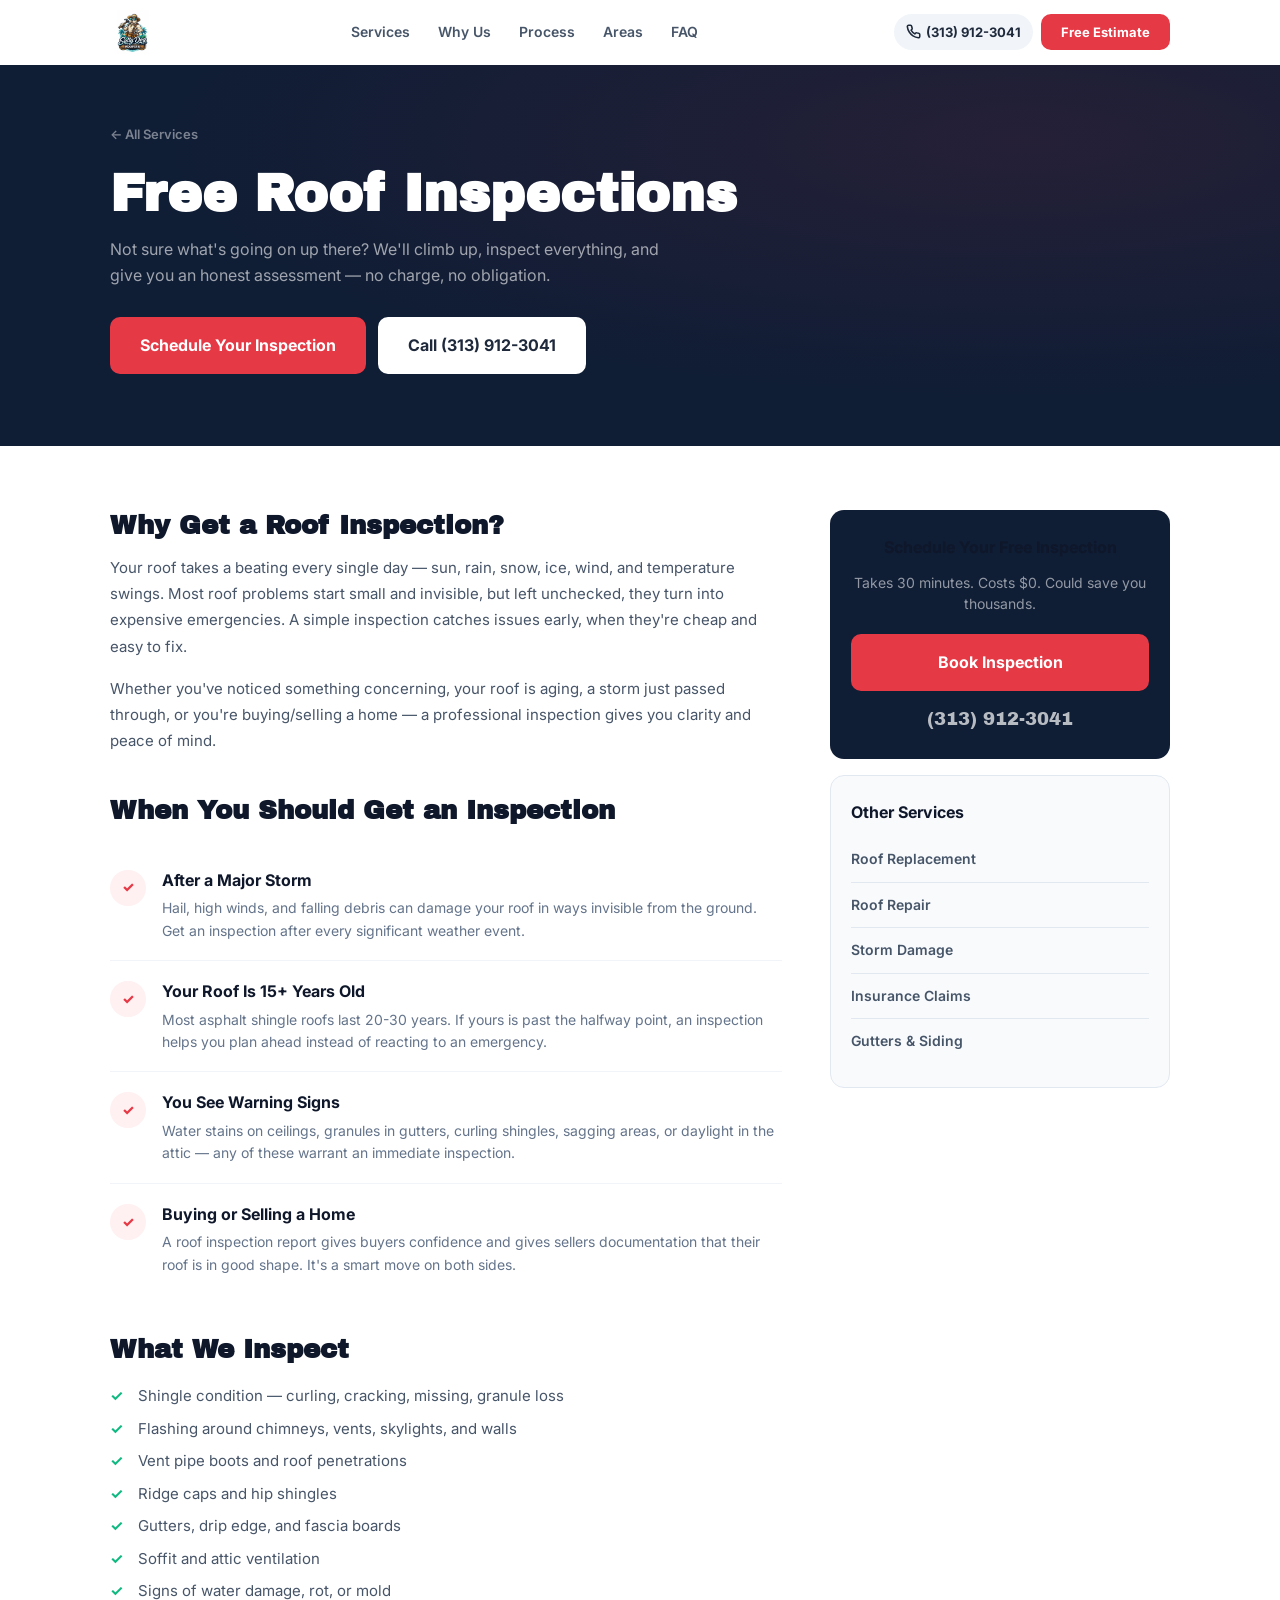
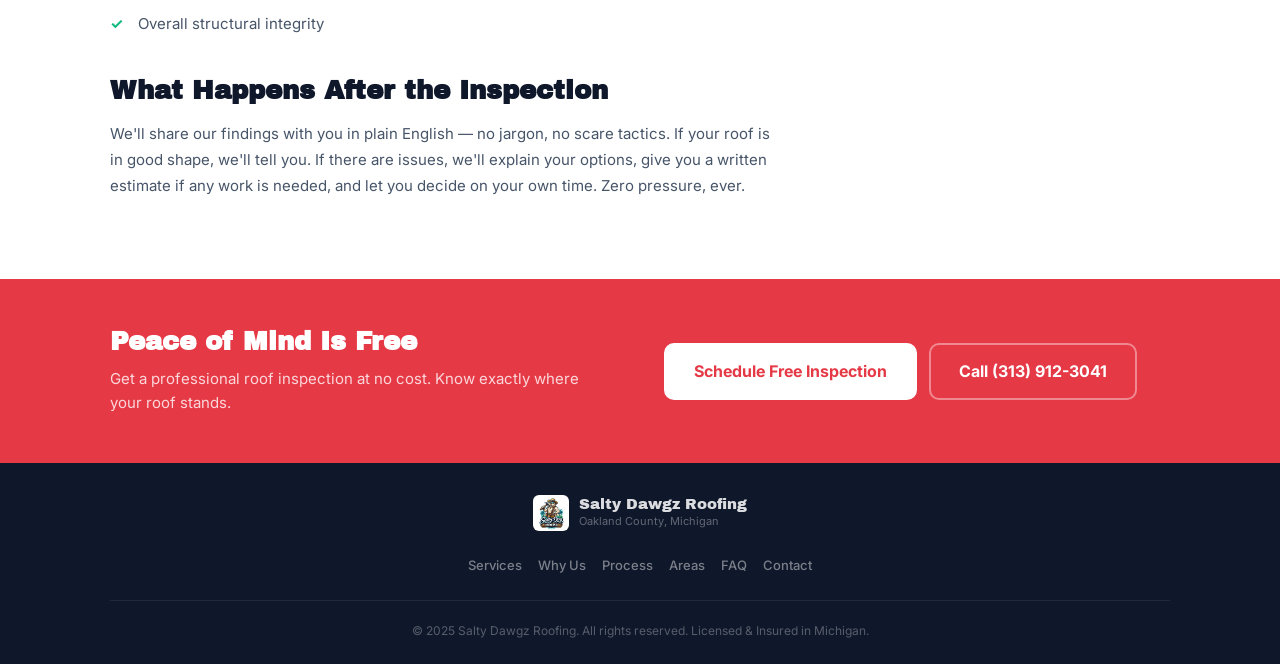
==== free-inspections/index.html @ 3b026ba3 "Add 6 service pages with clean URLs - /roof-replacement/ — full content on process, materials, warra" ====
<!DOCTYPE html>
<html lang="en">
<head>
  <meta charset="UTF-8">
  <meta name="viewport" content="width=device-width, initial-scale=1.0">
  <title>Free Roof Inspection Oakland County MI | Salty Dawgz Roofing</title>
  <meta name="description" content="Free roof inspections in Oakland County Michigan. We climb up, inspect everything, and give you an honest assessment — no charge, no obligation. Call (313) 912-3041 to schedule.">
  <meta name="robots" content="index, follow">
  <link rel="canonical" href="https://saltydawgzroofingmi.com/free-inspections/">
  <meta property="og:title" content="Free Roof Inspection Oakland County MI | Salty Dawgz Roofing">
  <meta property="og:description" content="We climb up, inspect everything, and give you an honest assessment — no charge, no obligation. Schedule your free roof inspection today.">
  <meta property="og:type" content="website">
  <meta property="og:url" content="https://saltydawgzroofingmi.com/free-inspections/">
  <meta property="og:image" content="https://saltydawgzroofingmi.com/logo.png">
  <link rel="icon" type="image/png" sizes="32x32" href="../favicon-32x32.png">
  <link rel="icon" type="image/png" sizes="16x16" href="../favicon-16x16.png">
  <link rel="apple-touch-icon" sizes="180x180" href="../apple-touch-icon.png">
  <script type="application/ld+json">
  {"@context":"https://schema.org","@type":"Service","serviceType":"Free Roof Inspection","provider":{"@type":"RoofingContractor","name":"Salty Dawgz Roofing","url":"https://saltydawgzroofingmi.com","telephone":"+13139123041","areaServed":"Oakland County, MI"},"areaServed":{"@type":"AdministrativeArea","name":"Oakland County, Michigan"},"description":"Complimentary residential roof inspections in Oakland County Michigan. Thorough assessment with photo documentation and honest recommendations.","offers":{"@type":"Offer","price":"0","priceCurrency":"USD"}}
  </script>
  <link rel="preconnect" href="https://fonts.googleapis.com">
  <link rel="preconnect" href="https://fonts.gstatic.com" crossorigin>
  <link href="https://fonts.googleapis.com/css2?family=Inter:wght@400;500;600;700;800;900&family=Archivo+Black&display=swap" rel="stylesheet">
  <link rel="stylesheet" href="../styles.css">
</head>
<body>

  <div class="sticky-cta" id="stickyCta"><a href="tel:+13139123041" class="sticky-cta__call"><svg width="18" height="18" viewBox="0 0 24 24" fill="none" stroke="currentColor" stroke-width="2.5" stroke-linecap="round" stroke-linejoin="round"><path d="M22 16.92v3a2 2 0 01-2.18 2 19.79 19.79 0 01-8.63-3.07 19.5 19.5 0 01-6-6 19.79 19.79 0 01-3.07-8.67A2 2 0 014.11 2h3a2 2 0 012 1.72c.127.96.361 1.903.7 2.81a2 2 0 01-.45 2.11L8.09 9.91a16 16 0 006 6l1.27-1.27a2 2 0 012.11-.45c.907.339 1.85.573 2.81.7A2 2 0 0122 16.92z"/></svg>Call Now</a><a href="../#contact" class="sticky-cta__quote">Schedule Inspection</a></div>

  <header class="header" id="header"><div class="container"><div class="header__inner"><a href="../" class="header__brand"><img src="../logo.png" alt="Salty Dawgz Roofing" class="header__logo-img" width="44" height="44"></a><nav class="header__nav"><a href="../#services">Services</a><a href="../#why">Why Us</a><a href="../#process">Process</a><a href="../#areas">Areas</a><a href="../#faq">FAQ</a></nav><div class="header__actions"><a href="tel:+13139123041" class="header__phone"><svg width="15" height="15" viewBox="0 0 24 24" fill="none" stroke="currentColor" stroke-width="2.5" stroke-linecap="round" stroke-linejoin="round"><path d="M22 16.92v3a2 2 0 01-2.18 2 19.79 19.79 0 01-8.63-3.07 19.5 19.5 0 01-6-6 19.79 19.79 0 01-3.07-8.67A2 2 0 014.11 2h3a2 2 0 012 1.72c.127.96.361 1.903.7 2.81a2 2 0 01-.45 2.11L8.09 9.91a16 16 0 006 6l1.27-1.27a2 2 0 012.11-.45c.907.339 1.85.573 2.81.7A2 2 0 0122 16.92z"/></svg><span>(313) 912-3041</span></a><a href="../#contact" class="btn btn--primary btn--sm header__cta">Free Estimate</a><button class="hamburger" id="hamburger" aria-label="Open menu"><span></span><span></span><span></span></button></div></div></div><div class="mobile-menu" id="mobileMenu"><nav class="mobile-menu__nav"><a href="../#services">Services</a><a href="../#why">Why Us</a><a href="../#process">Process</a><a href="../#areas">Areas</a><a href="../#faq">FAQ</a><a href="../#contact" class="btn btn--primary btn--lg btn--full">Get Free Estimate</a></nav></div></header>

  <section class="svc-hero">
    <div class="container">
      <a href="../" class="svc-hero__back">&larr; All Services</a>
      <h1 class="svc-hero__title">Free Roof Inspections</h1>
      <p class="svc-hero__subtitle">Not sure what's going on up there? We'll climb up, inspect everything, and give you an honest assessment — no charge, no obligation.</p>
      <div class="svc-hero__ctas">
        <a href="../#contact" class="btn btn--primary btn--lg">Schedule Your Inspection</a>
        <a href="tel:+13139123041" class="btn btn--white btn--lg">Call (313) 912-3041</a>
      </div>
    </div>
  </section>

  <section class="svc-content">
    <div class="container">
      <div class="svc-content__grid">
        <div class="svc-content__main">
          <h2>Why Get a Roof Inspection?</h2>
          <p>Your roof takes a beating every single day — sun, rain, snow, ice, wind, and temperature swings. Most roof problems start small and invisible, but left unchecked, they turn into expensive emergencies. A simple inspection catches issues early, when they're cheap and easy to fix.</p>
          <p>Whether you've noticed something concerning, your roof is aging, a storm just passed through, or you're buying/selling a home — a professional inspection gives you clarity and peace of mind.</p>

          <h2>When You Should Get an Inspection</h2>
          <div class="svc-steps">
            <div class="svc-step">
              <div class="svc-step__num">&#10003;</div>
              <div>
                <h3>After a Major Storm</h3>
                <p>Hail, high winds, and falling debris can damage your roof in ways invisible from the ground. Get an inspection after every significant weather event.</p>
              </div>
            </div>
            <div class="svc-step">
              <div class="svc-step__num">&#10003;</div>
              <div>
                <h3>Your Roof Is 15+ Years Old</h3>
                <p>Most asphalt shingle roofs last 20-30 years. If yours is past the halfway point, an inspection helps you plan ahead instead of reacting to an emergency.</p>
              </div>
            </div>
            <div class="svc-step">
              <div class="svc-step__num">&#10003;</div>
              <div>
                <h3>You See Warning Signs</h3>
                <p>Water stains on ceilings, granules in gutters, curling shingles, sagging areas, or daylight in the attic — any of these warrant an immediate inspection.</p>
              </div>
            </div>
            <div class="svc-step">
              <div class="svc-step__num">&#10003;</div>
              <div>
                <h3>Buying or Selling a Home</h3>
                <p>A roof inspection report gives buyers confidence and gives sellers documentation that their roof is in good shape. It's a smart move on both sides.</p>
              </div>
            </div>
          </div>

          <h2>What We Inspect</h2>
          <ul class="svc-checklist">
            <li>Shingle condition — curling, cracking, missing, granule loss</li>
            <li>Flashing around chimneys, vents, skylights, and walls</li>
            <li>Vent pipe boots and roof penetrations</li>
            <li>Ridge caps and hip shingles</li>
            <li>Gutters, drip edge, and fascia boards</li>
            <li>Soffit and attic ventilation</li>
            <li>Signs of water damage, rot, or mold</li>
            <li>Overall structural integrity</li>
          </ul>

          <h2>What Happens After the Inspection</h2>
          <p>We'll share our findings with you in plain English — no jargon, no scare tactics. If your roof is in good shape, we'll tell you. If there are issues, we'll explain your options, give you a written estimate if any work is needed, and let you decide on your own time. Zero pressure, ever.</p>
        </div>

        <aside class="svc-content__sidebar">
          <div class="svc-sidebar-card svc-sidebar-card--cta">
            <h3>Schedule Your Free Inspection</h3>
            <p>Takes 30 minutes. Costs $0. Could save you thousands.</p>
            <a href="../#contact" class="btn btn--primary btn--lg btn--full">Book Inspection</a>
            <a href="tel:+13139123041" class="svc-sidebar-phone">(313) 912-3041</a>
          </div>
          <div class="svc-sidebar-card">
            <h3>Other Services</h3>
            <ul class="svc-sidebar-links">
              <li><a href="../roof-replacement/">Roof Replacement</a></li>
              <li><a href="../roof-repair/">Roof Repair</a></li>
              <li><a href="../storm-damage/">Storm Damage</a></li>
              <li><a href="../insurance-claims/">Insurance Claims</a></li>
              <li><a href="../gutters-siding/">Gutters &amp; Siding</a></li>
            </ul>
          </div>
        </aside>
      </div>
    </div>
  </section>

  <section class="cta-banner"><div class="container"><div class="cta-banner__inner"><div><h2>Peace of Mind Is Free</h2><p>Get a professional roof inspection at no cost. Know exactly where your roof stands.</p></div><div class="cta-banner__actions"><a href="../#contact" class="btn btn--primary btn--lg">Schedule Free Inspection</a><a href="tel:+13139123041" class="btn btn--white btn--lg">Call (313) 912-3041</a></div></div></div></section>

  <footer class="footer"><div class="container"><div class="footer__top"><div class="footer__brand"><img src="../logo.png" alt="Salty Dawgz Roofing" class="footer__logo-img" width="36" height="36"><div><span class="footer__name">Salty Dawgz Roofing</span><span class="footer__sub">Oakland County, Michigan</span></div></div><div class="footer__links"><a href="../#services">Services</a><a href="../#why">Why Us</a><a href="../#process">Process</a><a href="../#areas">Areas</a><a href="../#faq">FAQ</a><a href="../#contact">Contact</a></div></div><div class="footer__bottom"><p>&copy; 2025 Salty Dawgz Roofing. All rights reserved. Licensed &amp; Insured in Michigan.</p></div></div></footer>

  <script>const stickyCta=document.getElementById('stickyCta'),header=document.getElementById('header');window.addEventListener('scroll',()=>{stickyCta.classList.toggle('sticky-cta--visible',window.scrollY>400);header.classList.toggle('header--scrolled',window.scrollY>20)});const hamburger=document.getElementById('hamburger'),mobileMenu=document.getElementById('mobileMenu');hamburger.addEventListener('click',()=>{hamburger.classList.toggle('is-active');mobileMenu.classList.toggle('is-open');document.body.classList.toggle('menu-open')});mobileMenu.querySelectorAll('a').forEach(l=>l.addEventListener('click',()=>{hamburger.classList.remove('is-active');mobileMenu.classList.remove('is-open');document.body.classList.remove('menu-open')}));</script>
</body>
</html>
---- styles.css ----
/* =============================================
   SALTY DAWGZ ROOFING — Mobile-First Styles
   ============================================= */

*, *::before, *::after {
  box-sizing: border-box;
  margin: 0;
  padding: 0;
}

:root {
  /* Brand */
  --brand: #E63946;
  --brand-dark: #C1121F;
  --brand-light: #FFF0F1;
  --navy: #1D3557;
  --navy-dark: #0F1D35;
  --navy-light: #274773;

  /* Neutrals */
  --white: #FFFFFF;
  --gray-50: #F8FAFC;
  --gray-100: #F1F5F9;
  --gray-200: #E2E8F0;
  --gray-300: #CBD5E1;
  --gray-400: #94A3B8;
  --gray-500: #64748B;
  --gray-600: #475569;
  --gray-700: #334155;
  --gray-800: #1E293B;
  --gray-900: #0F172A;

  /* Accents */
  --green: #10B981;
  --amber: #F59E0B;

  /* Spacing & Radius */
  --radius: 10px;
  --radius-lg: 14px;
  --radius-xl: 20px;
}

html {
  scroll-behavior: smooth;
  -webkit-text-size-adjust: 100%;
}

body {
  font-family: 'Inter', -apple-system, BlinkMacSystemFont, 'Segoe UI', sans-serif;
  color: var(--gray-800);
  background: var(--white);
  line-height: 1.6;
  -webkit-font-smoothing: antialiased;
  overflow-x: hidden;
}

body.menu-open {
  overflow: hidden;
}

a {
  color: var(--brand);
  text-decoration: none;
  transition: color 0.2s;
}
a:hover { color: var(--brand-dark); }

img { max-width: 100%; height: auto; }

.container {
  width: 100%;
  max-width: 1140px;
  margin: 0 auto;
  padding: 0 20px;
}

/* =============================================
   BUTTONS
   ============================================= */
.btn {
  display: inline-flex;
  align-items: center;
  justify-content: center;
  gap: 8px;
  font-family: inherit;
  font-weight: 700;
  font-size: 15px;
  padding: 12px 24px;
  border: 2px solid transparent;
  border-radius: var(--radius);
  cursor: pointer;
  transition: all 0.25s ease;
  text-align: center;
  line-height: 1.3;
  white-space: nowrap;
}

.btn--primary {
  background: var(--brand);
  color: var(--white);
  border-color: var(--brand);
}
.btn--primary:hover {
  background: var(--brand-dark);
  border-color: var(--brand-dark);
  color: var(--white);
  transform: translateY(-1px);
  box-shadow: 0 6px 20px rgba(230,57,70,0.35);
}

.btn--white {
  background: var(--white);
  color: var(--gray-800);
  border-color: var(--white);
}
.btn--white:hover {
  background: var(--gray-100);
  border-color: var(--gray-100);
  color: var(--gray-900);
}

.btn--outline {
  background: transparent;
  color: var(--gray-700);
  border-color: var(--gray-300);
}
.btn--outline:hover {
  border-color: var(--brand);
  color: var(--brand);
}

.btn--sm { padding: 8px 18px; font-size: 13px; }
.btn--lg { padding: 16px 28px; font-size: 16px; }
.btn--full { width: 100%; }

.btn--success {
  background: var(--green) !important;
  border-color: var(--green) !important;
}

/* =============================================
   STICKY CTA (MOBILE)
   ============================================= */
.sticky-cta {
  position: fixed;
  bottom: 0;
  left: 0;
  right: 0;
  z-index: 999;
  display: flex;
  gap: 8px;
  background: var(--navy-dark);
  padding: 12px 16px;
  padding-bottom: max(12px, env(safe-area-inset-bottom));
  transform: translateY(100%);
  transition: transform 0.3s ease;
  box-shadow: 0 -4px 24px rgba(0,0,0,0.25);
}

.sticky-cta--visible {
  transform: translateY(0);
}

.sticky-cta a {
  flex: 1;
  display: flex;
  align-items: center;
  justify-content: center;
  gap: 8px;
  padding: 14px 16px;
  border-radius: var(--radius);
  font-weight: 700;
  font-size: 15px;
  text-align: center;
}

.sticky-cta__call {
  background: var(--brand);
  color: var(--white) !important;
}
.sticky-cta__call:hover { background: var(--brand-dark); color: var(--white) !important; }

.sticky-cta__quote {
  background: var(--white);
  color: var(--gray-900) !important;
}
.sticky-cta__quote:hover { background: var(--gray-100); color: var(--gray-900) !important; }

/* =============================================
   HEADER
   ============================================= */
.header {
  position: sticky;
  top: 0;
  z-index: 500;
  background: rgba(255,255,255,0.97);
  backdrop-filter: blur(12px);
  -webkit-backdrop-filter: blur(12px);
  border-bottom: 1px solid transparent;
  transition: border-color 0.3s, box-shadow 0.3s;
}

.header--scrolled {
  border-bottom-color: var(--gray-200);
  box-shadow: 0 1px 8px rgba(0,0,0,0.06);
}

.header__inner {
  display: flex;
  align-items: center;
  justify-content: space-between;
  padding: 10px 0;
  gap: 12px;
}

.header__brand {
  display: flex;
  align-items: center;
  gap: 10px;
  text-decoration: none;
  flex-shrink: 0;
}

.header__logo-img {
  width: 44px;
  height: 44px;
  object-fit: contain;
  border-radius: 6px;
}

.header__name {
  font-family: 'Archivo Black', 'Inter', sans-serif;
  font-size: 17px;
  color: var(--navy);
  display: block;
  line-height: 1.1;
  letter-spacing: -0.01em;
}

.header__tagline {
  font-size: 11px;
  font-weight: 600;
  color: var(--brand);
  text-transform: uppercase;
  letter-spacing: 0.08em;
}

.header__nav {
  display: none;
  gap: 28px;
}

.header__nav a {
  font-size: 14px;
  font-weight: 600;
  color: var(--gray-600);
  transition: color 0.2s;
}
.header__nav a:hover { color: var(--brand); }

.header__actions {
  display: flex;
  align-items: center;
  gap: 8px;
}

.header__phone {
  display: flex;
  align-items: center;
  gap: 5px;
  font-size: 13px;
  font-weight: 700;
  color: var(--gray-800) !important;
  padding: 8px 12px;
  border-radius: 100px;
  background: var(--gray-100);
  transition: background 0.2s;
}
.header__phone:hover { background: var(--gray-200); }
.header__phone span { display: none; }

.header__cta {
  display: none;
}

/* Hamburger */
.hamburger {
  display: flex;
  flex-direction: column;
  justify-content: center;
  gap: 5px;
  width: 36px;
  height: 36px;
  background: none;
  border: none;
  cursor: pointer;
  padding: 6px;
}

.hamburger span {
  display: block;
  width: 100%;
  height: 2.5px;
  background: var(--gray-700);
  border-radius: 2px;
  transition: all 0.3s ease;
  transform-origin: center;
}

.hamburger.is-active span:nth-child(1) {
  transform: translateY(7.5px) rotate(45deg);
}
.hamburger.is-active span:nth-child(2) {
  opacity: 0;
}
.hamburger.is-active span:nth-child(3) {
  transform: translateY(-7.5px) rotate(-45deg);
}

/* Mobile Menu */
.mobile-menu {
  position: fixed;
  top: 0;
  left: 0;
  right: 0;
  bottom: 0;
  z-index: 499;
  background: var(--white);
  padding-top: 72px;
  transform: translateX(100%);
  transition: transform 0.35s cubic-bezier(0.4, 0, 0.2, 1);
}

.mobile-menu.is-open {
  transform: translateX(0);
}

.mobile-menu__nav {
  display: flex;
  flex-direction: column;
  padding: 24px 24px;
  gap: 4px;
}

.mobile-menu__nav a {
  font-size: 18px;
  font-weight: 600;
  color: var(--gray-800);
  padding: 14px 0;
  border-bottom: 1px solid var(--gray-100);
}

.mobile-menu__nav a:last-child {
  border-bottom: none;
  margin-top: 16px;
}

/* =============================================
   HERO
   ============================================= */
.hero {
  position: relative;
  background: var(--navy-dark);
  padding: 52px 0 60px;
  overflow: hidden;
}

.hero__overlay {
  position: absolute;
  inset: 0;
  background:
    radial-gradient(ellipse at 80% 20%, rgba(230,57,70,0.12) 0%, transparent 60%),
    radial-gradient(ellipse at 20% 80%, rgba(29,53,87,0.3) 0%, transparent 60%);
  pointer-events: none;
}

.hero__content {
  position: relative;
  z-index: 1;
}

.hero__badge {
  display: inline-flex;
  align-items: center;
  gap: 8px;
  background: rgba(255,255,255,0.08);
  color: rgba(255,255,255,0.8);
  font-size: 12px;
  font-weight: 600;
  padding: 7px 14px;
  border-radius: 100px;
  border: 1px solid rgba(255,255,255,0.1);
  margin-bottom: 20px;
}

.hero__title {
  font-family: 'Archivo Black', 'Inter', sans-serif;
  font-size: 34px;
  font-weight: 900;
  color: var(--white);
  line-height: 1.1;
  margin-bottom: 16px;
  letter-spacing: -0.02em;
}

.highlight {
  color: var(--brand);
}

.hero__subtitle {
  font-size: 16px;
  color: rgba(255,255,255,0.65);
  line-height: 1.65;
  margin-bottom: 28px;
  max-width: 520px;
}

.hero__ctas {
  display: flex;
  flex-direction: column;
  gap: 12px;
  margin-bottom: 32px;
}

.hero__trust {
  display: flex;
  flex-wrap: wrap;
  gap: 14px;
}

.hero__trust-item {
  display: flex;
  align-items: center;
  gap: 6px;
  font-size: 13px;
  font-weight: 500;
  color: rgba(255,255,255,0.6);
}

/* =============================================
   TRUST BAR
   ============================================= */
.trust-bar {
  background: var(--white);
  border-bottom: 1px solid var(--gray-200);
  padding: 0;
}

.trust-bar__inner {
  display: grid;
  grid-template-columns: repeat(4, 1fr);
  text-align: center;
}

.trust-bar__item {
  padding: 20px 8px;
}

.trust-bar__number {
  display: block;
  font-family: 'Archivo Black', sans-serif;
  font-size: 22px;
  color: var(--navy);
  line-height: 1.2;
}

.trust-bar__label {
  font-size: 10px;
  font-weight: 600;
  color: var(--gray-400);
  text-transform: uppercase;
  letter-spacing: 0.05em;
  display: block;
  margin-top: 2px;
}

.trust-bar__divider {
  display: none;
}

/* =============================================
   SECTION COMMON
   ============================================= */
section {
  padding: 56px 0;
}

.section__eyebrow {
  display: block;
  text-align: center;
  font-size: 12px;
  font-weight: 700;
  color: var(--brand);
  text-transform: uppercase;
  letter-spacing: 0.1em;
  margin-bottom: 8px;
}

.section__eyebrow--light {
  color: var(--brand);
  opacity: 0.8;
}

.section__title {
  font-family: 'Archivo Black', 'Inter', sans-serif;
  font-size: 26px;
  font-weight: 900;
  text-align: center;
  line-height: 1.15;
  margin-bottom: 12px;
  color: var(--gray-900);
  letter-spacing: -0.01em;
}

.section__subtitle {
  font-size: 15px;
  color: var(--gray-500);
  text-align: center;
  max-width: 520px;
  margin: 0 auto 40px;
  line-height: 1.6;
}

/* =============================================
   SERVICES
   ============================================= */
.services {
  background: var(--gray-50);
}

.services__grid {
  display: grid;
  gap: 12px;
}

.service-card {
  background: var(--white);
  border: 1px solid var(--gray-200);
  border-radius: var(--radius-lg);
  padding: 24px 22px;
  transition: all 0.4s ease;
  opacity: 0;
  transform: translateY(24px);
}

.service-card.is-visible {
  opacity: 1;
  transform: translateY(0);
}

.service-card:hover {
  border-color: var(--brand);
  box-shadow: 0 8px 30px rgba(230,57,70,0.08);
}

.service-card__icon {
  width: 52px;
  height: 52px;
  background: var(--brand-light);
  color: var(--brand);
  border-radius: var(--radius);
  display: flex;
  align-items: center;
  justify-content: center;
  margin-bottom: 16px;
}

.service-card h3 {
  font-size: 17px;
  font-weight: 700;
  margin-bottom: 8px;
  color: var(--gray-900);
}

.service-card p {
  font-size: 14px;
  color: var(--gray-500);
  line-height: 1.6;
  margin-bottom: 14px;
}

.service-card__link {
  font-size: 14px;
  font-weight: 700;
  color: var(--brand) !important;
  display: inline-flex;
  align-items: center;
  gap: 4px;
}
.service-card__link:hover { gap: 8px; }

/* =============================================
   WHY US
   ============================================= */
.why__grid {
  display: grid;
  gap: 12px;
}

.why__card {
  background: var(--gray-50);
  border-radius: var(--radius-lg);
  padding: 24px 22px;
  border: 1px solid var(--gray-100);
  opacity: 0;
  transform: translateY(24px);
  transition: all 0.4s ease;
}

.why__card.is-visible {
  opacity: 1;
  transform: translateY(0);
}

.why__number {
  font-family: 'Archivo Black', sans-serif;
  font-size: 28px;
  color: var(--brand);
  opacity: 0.2;
  line-height: 1;
  margin-bottom: 10px;
}

.why__card h3 {
  font-size: 17px;
  font-weight: 700;
  color: var(--gray-900);
  margin-bottom: 6px;
}

.why__card p {
  font-size: 14px;
  color: var(--gray-500);
  line-height: 1.6;
}

/* =============================================
   CTA BANNER
   ============================================= */
.cta-banner {
  background: var(--brand);
  padding: 48px 0;
}

.cta-banner__inner {
  text-align: center;
}

.cta-banner h2 {
  font-family: 'Archivo Black', sans-serif;
  font-size: 26px;
  color: var(--white);
  margin-bottom: 10px;
  line-height: 1.15;
}

.cta-banner p {
  font-size: 15px;
  color: rgba(255,255,255,0.8);
  margin-bottom: 24px;
  max-width: 480px;
  margin-left: auto;
  margin-right: auto;
  line-height: 1.6;
}

.cta-banner__actions {
  display: flex;
  flex-direction: column;
  gap: 12px;
  max-width: 360px;
  margin: 0 auto;
}

.cta-banner .btn--primary {
  background: var(--white);
  color: var(--brand);
  border-color: var(--white);
}
.cta-banner .btn--primary:hover {
  background: var(--gray-100);
  box-shadow: 0 6px 20px rgba(0,0,0,0.15);
}

.cta-banner .btn--white {
  background: transparent;
  color: var(--white);
  border-color: rgba(255,255,255,0.4);
}
.cta-banner .btn--white:hover {
  background: rgba(255,255,255,0.1);
  border-color: var(--white);
}

/* =============================================
   PROCESS
   ============================================= */
.process {
  background: var(--gray-50);
}

.process__timeline {
  display: flex;
  flex-direction: column;
  gap: 0;
  position: relative;
  padding-left: 36px;
}

.process__timeline::before {
  content: '';
  position: absolute;
  left: 15px;
  top: 24px;
  bottom: 24px;
  width: 2px;
  background: var(--gray-200);
}

.process__step {
  display: flex;
  gap: 16px;
  padding: 20px 0;
  position: relative;
  opacity: 0;
  transform: translateX(-20px);
  transition: all 0.4s ease;
}

.process__step.is-visible {
  opacity: 1;
  transform: translateX(0);
}

.process__icon {
  width: 44px;
  height: 44px;
  min-width: 44px;
  background: var(--brand);
  color: var(--white);
  border-radius: 50%;
  display: flex;
  align-items: center;
  justify-content: center;
  position: relative;
  z-index: 1;
  margin-left: -36px;
}

.process__label {
  font-size: 11px;
  font-weight: 700;
  color: var(--brand);
  text-transform: uppercase;
  letter-spacing: 0.08em;
  display: block;
  margin-bottom: 4px;
}

.process__content h3 {
  font-size: 17px;
  font-weight: 700;
  color: var(--gray-900);
  margin-bottom: 6px;
}

.process__content p {
  font-size: 14px;
  color: var(--gray-500);
  line-height: 1.6;
}

/* =============================================
   SERVICE AREAS
   ============================================= */
.areas__grid {
  display: flex;
  flex-wrap: wrap;
  justify-content: center;
  gap: 8px;
  margin-bottom: 24px;
}

.area-tag {
  font-size: 13px;
  font-weight: 500;
  padding: 8px 16px;
  background: var(--gray-50);
  border: 1px solid var(--gray-200);
  border-radius: 100px;
  color: var(--gray-600);
  transition: all 0.2s;
}

.area-tag:hover {
  border-color: var(--brand);
  color: var(--brand);
  background: var(--brand-light);
}

.areas__note {
  text-align: center;
  font-size: 14px;
  color: var(--gray-400);
}

/* =============================================
   FAQ
   ============================================= */
.faq {
  background: var(--gray-50);
}

.faq__list {
  max-width: 680px;
  margin: 0 auto;
  display: flex;
  flex-direction: column;
  gap: 8px;
}

.faq__item {
  background: var(--white);
  border: 1px solid var(--gray-200);
  border-radius: var(--radius);
  overflow: hidden;
  transition: border-color 0.2s;
}

.faq__item[open] {
  border-color: var(--brand);
}

.faq__item summary {
  padding: 18px 20px;
  padding-right: 44px;
  font-weight: 600;
  font-size: 15px;
  cursor: pointer;
  list-style: none;
  color: var(--gray-800);
  position: relative;
  line-height: 1.4;
}

.faq__item summary::-webkit-details-marker { display: none; }

.faq__item summary::after {
  content: '+';
  position: absolute;
  right: 20px;
  top: 50%;
  transform: translateY(-50%);
  font-size: 22px;
  font-weight: 300;
  color: var(--gray-400);
  transition: transform 0.2s;
}

.faq__item[open] summary::after {
  content: '\2212';
}

.faq__item p {
  padding: 0 20px 18px;
  font-size: 14px;
  color: var(--gray-500);
  line-height: 1.7;
}

/* =============================================
   CONTACT
   ============================================= */
.contact {
  background: var(--navy-dark);
  padding: 56px 0;
  padding-bottom: max(56px, calc(env(safe-area-inset-bottom) + 80px));
}

.contact__wrapper {
  display: grid;
  gap: 32px;
}

.contact__text {
  color: var(--white);
}

.contact__title {
  font-family: 'Archivo Black', sans-serif;
  font-size: 28px;
  color: var(--white);
  line-height: 1.15;
  margin-bottom: 12px;
}

.contact__subtitle {
  font-size: 15px;
  color: rgba(255,255,255,0.6);
  line-height: 1.6;
  margin-bottom: 28px;
}

.contact__perks {
  display: flex;
  flex-direction: column;
  gap: 12px;
  margin-bottom: 32px;
}

.contact__perk {
  display: flex;
  align-items: center;
  gap: 10px;
  font-size: 14px;
  color: rgba(255,255,255,0.75);
  font-weight: 500;
}

.contact__direct {
  padding: 20px;
  background: rgba(255,255,255,0.05);
  border: 1px solid rgba(255,255,255,0.08);
  border-radius: var(--radius);
}

.contact__direct p {
  font-size: 13px;
  color: rgba(255,255,255,0.45);
  margin-bottom: 6px;
}

.contact__phone-big {
  font-family: 'Archivo Black', sans-serif;
  font-size: 22px;
  color: var(--brand) !important;
}

/* Form */
.contact__form {
  background: var(--white);
  border-radius: var(--radius-xl);
  padding: 28px 22px;
  color: var(--gray-800);
}

.contact__form-title {
  font-size: 18px;
  font-weight: 700;
  text-align: center;
  margin-bottom: 24px;
  color: var(--gray-900);
}

.form-row {
  display: grid;
  grid-template-columns: 1fr 1fr;
  gap: 12px;
}

.form-group {
  margin-bottom: 14px;
}

.form-group label {
  display: block;
  font-size: 13px;
  font-weight: 600;
  color: var(--gray-700);
  margin-bottom: 5px;
}

.optional {
  font-weight: 400;
  color: var(--gray-400);
}

.form-group input,
.form-group select,
.form-group textarea {
  width: 100%;
  padding: 12px 14px;
  border: 1.5px solid var(--gray-200);
  border-radius: var(--radius);
  font-size: 15px;
  font-family: inherit;
  color: var(--gray-800);
  background: var(--gray-50);
  transition: border-color 0.2s, box-shadow 0.2s;
  -webkit-appearance: none;
}

.form-group input:focus,
.form-group select:focus,
.form-group textarea:focus {
  outline: none;
  border-color: var(--brand);
  box-shadow: 0 0 0 3px rgba(230,57,70,0.1);
  background: var(--white);
}

.form-group textarea {
  resize: vertical;
  min-height: 80px;
}

.form-disclaimer {
  text-align: center;
  font-size: 12px;
  color: var(--gray-400);
  margin-top: 12px;
}

/* =============================================
   FOOTER
   ============================================= */
.footer {
  background: var(--gray-900);
  color: rgba(255,255,255,0.5);
  padding: 32px 0 24px;
}

.footer__top {
  display: flex;
  flex-direction: column;
  align-items: center;
  gap: 24px;
  padding-bottom: 24px;
  border-bottom: 1px solid rgba(255,255,255,0.08);
  margin-bottom: 20px;
}

.footer__brand {
  display: flex;
  align-items: center;
  gap: 10px;
}

.footer__logo-img {
  width: 36px;
  height: 36px;
  object-fit: contain;
  border-radius: 6px;
}

.footer__name {
  font-family: 'Archivo Black', sans-serif;
  font-size: 15px;
  color: rgba(255,255,255,0.85);
  display: block;
  line-height: 1.2;
}

.footer__sub {
  font-size: 11px;
  color: rgba(255,255,255,0.35);
  display: block;
}

.footer__links {
  display: flex;
  flex-wrap: wrap;
  justify-content: center;
  gap: 16px;
}

.footer__links a {
  font-size: 13px;
  font-weight: 500;
  color: rgba(255,255,255,0.45) !important;
  transition: color 0.2s;
}
.footer__links a:hover {
  color: var(--white) !important;
}

.footer__bottom {
  text-align: center;
}

.footer__bottom p {
  font-size: 12px;
  color: rgba(255,255,255,0.3);
}

/* =============================================
   SCROLL ANIMATION BASE
   ============================================= */
[data-animate] {
  opacity: 0;
  transform: translateY(24px);
  transition: opacity 0.5s ease, transform 0.5s ease;
}

[data-animate].is-visible {
  opacity: 1;
  transform: translateY(0);
}

/* =============================================
   RESPONSIVE — TABLET (640px+)
   ============================================= */
@media (min-width: 640px) {
  .hero__title {
    font-size: 44px;
  }

  .hero__ctas {
    flex-direction: row;
  }

  .section__title {
    font-size: 32px;
  }

  .services__grid {
    grid-template-columns: 1fr 1fr;
  }

  .why__grid {
    grid-template-columns: 1fr 1fr;
  }

  .cta-banner__actions {
    flex-direction: row;
    max-width: 500px;
  }

  .trust-bar__number {
    font-size: 26px;
  }

  .trust-bar__label {
    font-size: 11px;
  }

  .contact__wrapper {
    grid-template-columns: 1fr 1fr;
    align-items: start;
  }

  .contact__title {
    font-size: 32px;
  }
}

/* =============================================
   RESPONSIVE — DESKTOP (960px+)
   ============================================= */
@media (min-width: 960px) {
  .container {
    padding: 0 40px;
  }

  section {
    padding: 80px 0;
  }

  .hero {
    padding: 80px 0 88px;
  }

  .hero__title {
    font-size: 56px;
  }

  .hero__subtitle {
    font-size: 18px;
  }

  .section__title {
    font-size: 38px;
  }

  /* Show desktop nav, hide hamburger */
  .header__nav {
    display: flex;
  }

  .hamburger {
    display: none;
  }

  .header__phone span {
    display: inline;
  }

  .header__cta {
    display: inline-flex;
  }

  .services__grid {
    grid-template-columns: 1fr 1fr 1fr;
  }

  .why__grid {
    grid-template-columns: 1fr 1fr 1fr;
  }

  .process__timeline {
    padding-left: 0;
    flex-direction: row;
    gap: 0;
    justify-content: space-between;
  }

  .process__timeline::before {
    left: 22px;
    right: 22px;
    top: 22px;
    bottom: auto;
    width: auto;
    height: 2px;
  }

  .process__step {
    flex-direction: column;
    align-items: center;
    text-align: center;
    flex: 1;
    padding: 0 16px;
    transform: translateY(20px);
  }

  .process__step.is-visible {
    transform: translateY(0);
  }

  .process__icon {
    margin-left: 0;
    margin-bottom: 16px;
  }

  .trust-bar__inner {
    gap: 20px;
  }

  .trust-bar__number {
    font-size: 30px;
  }

  .trust-bar__label {
    font-size: 12px;
  }

  .cta-banner__inner {
    display: flex;
    align-items: center;
    text-align: left;
    gap: 40px;
  }

  .cta-banner p {
    margin-left: 0;
    margin-right: 0;
    margin-bottom: 0;
  }

  .cta-banner__actions {
    flex-direction: row;
    flex-shrink: 0;
  }

  .contact {
    padding-bottom: 80px;
  }

  .sticky-cta {
    display: none;
  }
}

/* =============================================
   LARGE DESKTOP (1200px+)
   ============================================= */
@media (min-width: 1200px) {
  .hero__title {
    font-size: 62px;
  }
}

/* =============================================
   SERVICE PAGES
   ============================================= */

/* Service Hero */
.svc-hero {
  background: var(--navy-dark);
  padding: 40px 0 52px;
  position: relative;
  overflow: hidden;
}

.svc-hero::after {
  content: '';
  position: absolute;
  inset: 0;
  background: radial-gradient(ellipse at 80% 20%, rgba(230,57,70,0.1) 0%, transparent 60%);
  pointer-events: none;
}

.svc-hero .container {
  position: relative;
  z-index: 1;
}

.svc-hero__back {
  display: inline-flex;
  align-items: center;
  gap: 4px;
  font-size: 13px;
  font-weight: 600;
  color: rgba(255,255,255,0.45) !important;
  margin-bottom: 20px;
  transition: color 0.2s;
}

.svc-hero__back:hover {
  color: rgba(255,255,255,0.8) !important;
}

.svc-hero__title {
  font-family: 'Archivo Black', sans-serif;
  font-size: 34px;
  color: var(--white);
  line-height: 1.1;
  margin-bottom: 14px;
}

.svc-hero__subtitle {
  font-size: 16px;
  color: rgba(255,255,255,0.6);
  line-height: 1.65;
  max-width: 560px;
  margin-bottom: 28px;
}

.svc-hero__ctas {
  display: flex;
  flex-direction: column;
  gap: 12px;
}

/* Service Content */
.svc-content {
  padding: 48px 0;
}

.svc-content__grid {
  display: grid;
  gap: 40px;
}

.svc-content__main h2 {
  font-family: 'Archivo Black', sans-serif;
  font-size: 22px;
  color: var(--gray-900);
  margin-bottom: 14px;
  margin-top: 40px;
  line-height: 1.2;
}

.svc-content__main h2:first-child {
  margin-top: 0;
}

.svc-content__main p {
  font-size: 15px;
  color: var(--gray-600);
  line-height: 1.75;
  margin-bottom: 16px;
}

/* Service Steps */
.svc-steps {
  display: flex;
  flex-direction: column;
  gap: 0;
  margin: 24px 0;
}

.svc-step {
  display: flex;
  gap: 16px;
  padding: 18px 0;
  border-bottom: 1px solid var(--gray-100);
}

.svc-step:last-child {
  border-bottom: none;
}

.svc-step__num {
  width: 36px;
  height: 36px;
  min-width: 36px;
  background: var(--brand-light);
  color: var(--brand);
  font-weight: 800;
  font-size: 14px;
  border-radius: 50%;
  display: flex;
  align-items: center;
  justify-content: center;
  margin-top: 2px;
}

.svc-step h3 {
  font-size: 16px;
  font-weight: 700;
  color: var(--gray-900);
  margin-bottom: 4px;
}

.svc-step p {
  font-size: 14px;
  color: var(--gray-500);
  line-height: 1.6;
  margin-bottom: 0;
}

/* Service Checklist */
.svc-checklist {
  list-style: none;
  display: flex;
  flex-direction: column;
  gap: 10px;
  margin: 20px 0 28px;
  padding: 0;
}

.svc-checklist li {
  font-size: 15px;
  color: var(--gray-600);
  padding-left: 28px;
  position: relative;
  line-height: 1.5;
}

.svc-checklist li::before {
  content: '\2713';
  position: absolute;
  left: 0;
  top: 0;
  color: var(--green);
  font-weight: 700;
  font-size: 15px;
}

/* Service Sidebar */
.svc-content__sidebar {
  display: flex;
  flex-direction: column;
  gap: 16px;
}

.svc-sidebar-card {
  background: var(--gray-50);
  border: 1px solid var(--gray-200);
  border-radius: var(--radius-lg);
  padding: 24px 20px;
}

.svc-sidebar-card--cta {
  background: var(--navy-dark);
  border-color: transparent;
  text-align: center;
}

.svc-sidebar-card--cta h3 {
  font-size: 18px;
  font-weight: 700;
  color: var(--white);
  margin-bottom: 8px;
}

.svc-sidebar-card--cta p {
  font-size: 14px;
  color: rgba(255,255,255,0.55);
  margin-bottom: 20px;
  line-height: 1.5;
}

.svc-sidebar-phone {
  display: block;
  text-align: center;
  margin-top: 14px;
  font-family: 'Archivo Black', sans-serif;
  font-size: 18px;
  color: rgba(255,255,255,0.7) !important;
}

.svc-sidebar-phone:hover {
  color: var(--white) !important;
}

.svc-sidebar-card h3 {
  font-size: 16px;
  font-weight: 700;
  color: var(--gray-900);
  margin-bottom: 12px;
}

.svc-sidebar-links {
  list-style: none;
  padding: 0;
  display: flex;
  flex-direction: column;
  gap: 0;
}

.svc-sidebar-links li {
  border-bottom: 1px solid var(--gray-200);
}

.svc-sidebar-links li:last-child {
  border-bottom: none;
}

.svc-sidebar-links a {
  display: block;
  padding: 11px 0;
  font-size: 14px;
  font-weight: 600;
  color: var(--gray-600) !important;
  transition: color 0.2s, padding-left 0.2s;
}

.svc-sidebar-links a:hover {
  color: var(--brand) !important;
  padding-left: 6px;
}

/* Service Page Responsive */
@media (min-width: 640px) {
  .svc-hero__title {
    font-size: 44px;
  }

  .svc-hero__ctas {
    flex-direction: row;
  }
}

@media (min-width: 960px) {
  .svc-hero {
    padding: 56px 0 72px;
  }

  .svc-hero__title {
    font-size: 52px;
  }

  .svc-content {
    padding: 64px 0;
  }

  .svc-content__grid {
    grid-template-columns: 1fr 340px;
    gap: 48px;
  }

  .svc-content__main h2 {
    font-size: 26px;
  }

  .svc-content__sidebar {
    position: sticky;
    top: 80px;
  }
}
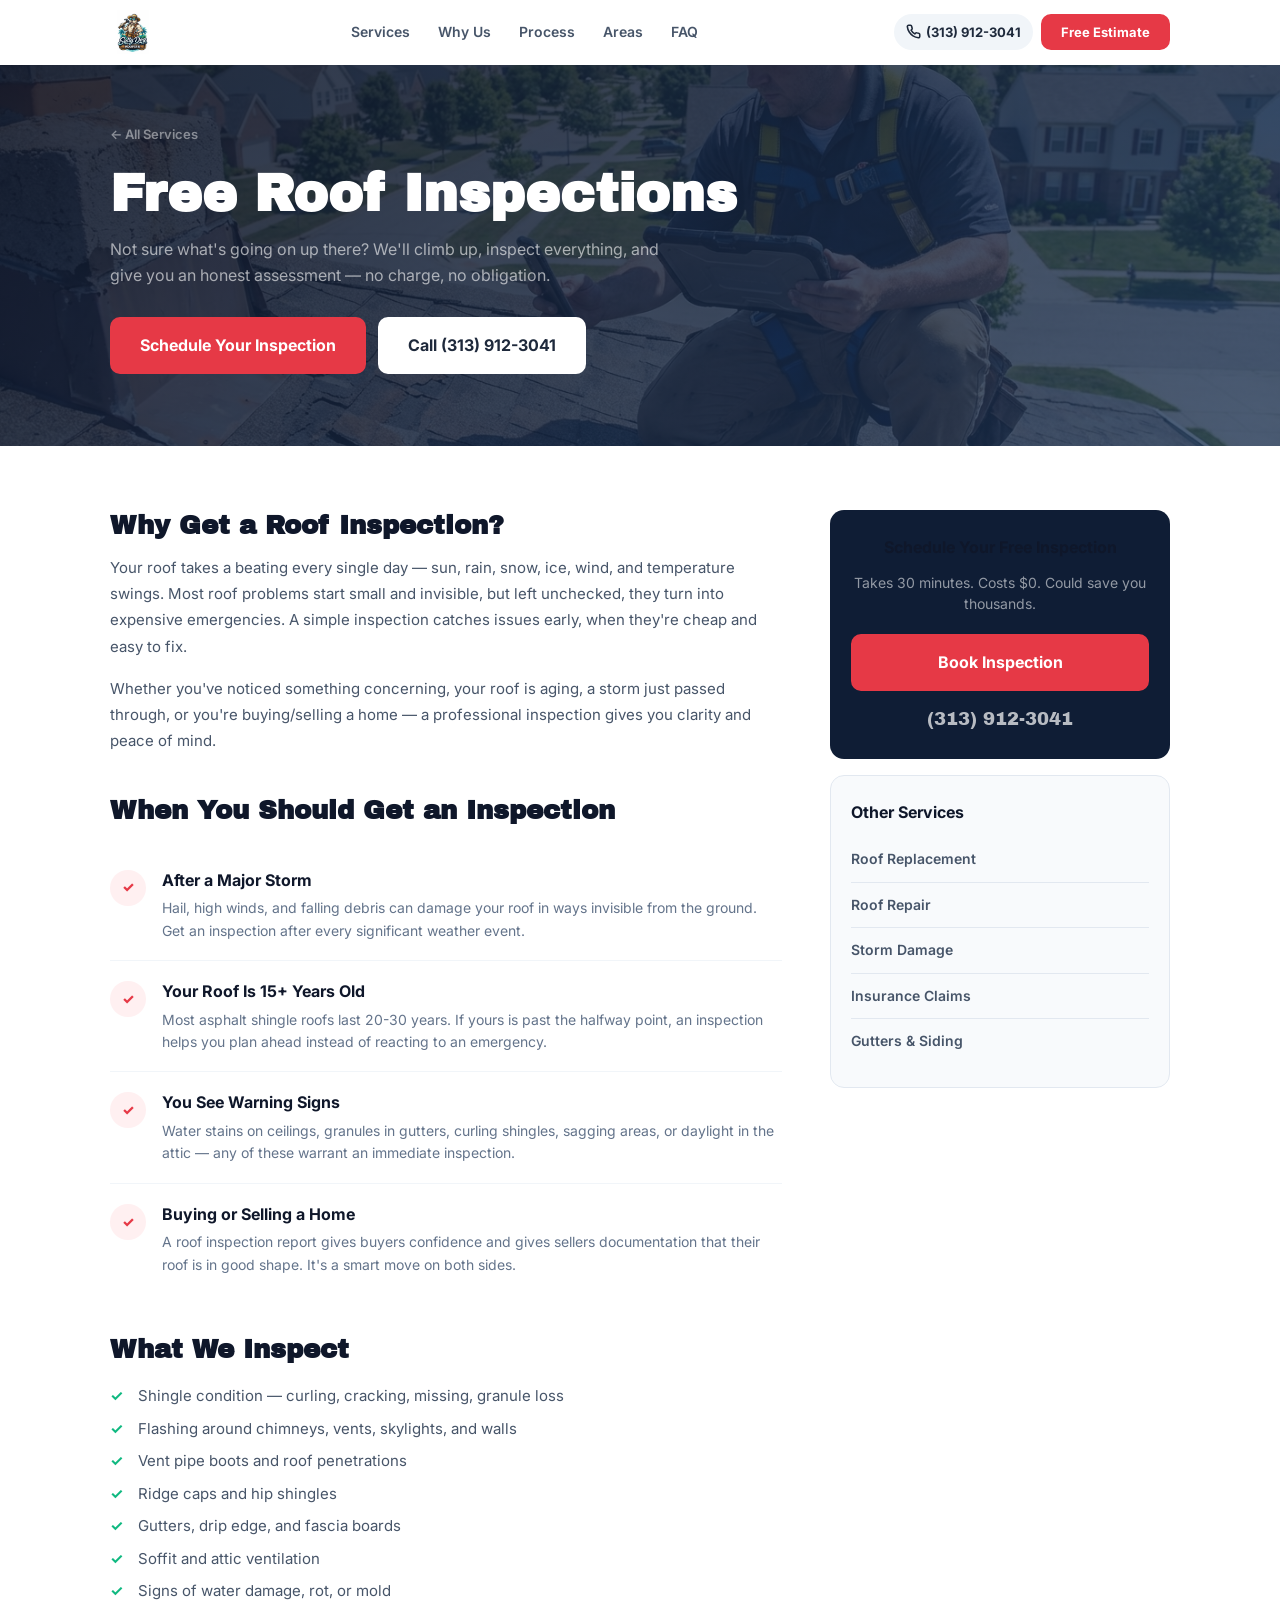
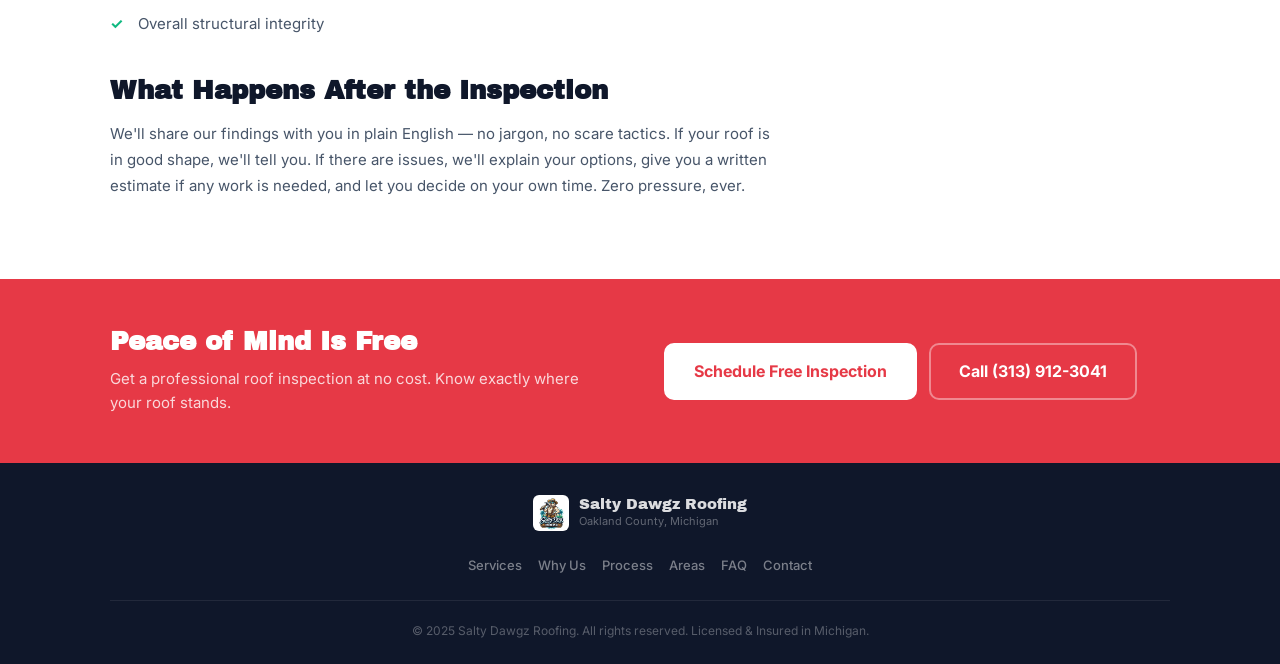
==== commit 56157ec7: "Add 12 AI-generated images across all pages (Nano Banana Pro) Generated with Gemini 3 Pro Image Prev" ====
--- a/free-inspections/index.html
+++ b/free-inspections/index.html
@@ -29,7 +29,7 @@
 
   <header class="header" id="header"><div class="container"><div class="header__inner"><a href="../" class="header__brand"><img src="../logo.png" alt="Salty Dawgz Roofing" class="header__logo-img" width="44" height="44"></a><nav class="header__nav"><a href="../#services">Services</a><a href="../#why">Why Us</a><a href="../#process">Process</a><a href="../#areas">Areas</a><a href="../#faq">FAQ</a></nav><div class="header__actions"><a href="tel:+13139123041" class="header__phone"><svg width="15" height="15" viewBox="0 0 24 24" fill="none" stroke="currentColor" stroke-width="2.5" stroke-linecap="round" stroke-linejoin="round"><path d="M22 16.92v3a2 2 0 01-2.18 2 19.79 19.79 0 01-8.63-3.07 19.5 19.5 0 01-6-6 19.79 19.79 0 01-3.07-8.67A2 2 0 014.11 2h3a2 2 0 012 1.72c.127.96.361 1.903.7 2.81a2 2 0 01-.45 2.11L8.09 9.91a16 16 0 006 6l1.27-1.27a2 2 0 012.11-.45c.907.339 1.85.573 2.81.7A2 2 0 0122 16.92z"/></svg><span>(313) 912-3041</span></a><a href="../#contact" class="btn btn--primary btn--sm header__cta">Free Estimate</a><button class="hamburger" id="hamburger" aria-label="Open menu"><span></span><span></span><span></span></button></div></div></div><div class="mobile-menu" id="mobileMenu"><nav class="mobile-menu__nav"><a href="../#services">Services</a><a href="../#why">Why Us</a><a href="../#process">Process</a><a href="../#areas">Areas</a><a href="../#faq">FAQ</a><a href="../#contact" class="btn btn--primary btn--lg btn--full">Get Free Estimate</a></nav></div></header>
 
-  <section class="svc-hero">
+  <section class="svc-hero" style="background-image:url('../assets/images/svc-inspection.jpg');">
     <div class="container">
       <a href="../" class="svc-hero__back">&larr; All Services</a>
       <h1 class="svc-hero__title">Free Roof Inspections</h1>
--- a/styles.css
+++ b/styles.css
@@ -368,10 +368,14 @@
 .hero__overlay {
   position: absolute;
   inset: 0;
-  background:
-    radial-gradient(ellipse at 80% 20%, rgba(230,57,70,0.12) 0%, transparent 60%),
-    radial-gradient(ellipse at 20% 80%, rgba(29,53,87,0.3) 0%, transparent 60%);
+  background: linear-gradient(135deg, rgba(15,23,42,0.88) 0%, rgba(29,53,87,0.75) 100%);
   pointer-events: none;
+}
+
+.hero[style*="background-image"] {
+  background-size: cover;
+  background-position: center;
+  background-repeat: no-repeat;
 }
 
 .hero__content {
@@ -640,6 +644,21 @@
 .cta-banner {
   background: var(--brand);
   padding: 48px 0;
+  position: relative;
+  background-size: cover;
+  background-position: center;
+}
+
+.cta-banner[style*="background-image"]::before {
+  content: '';
+  position: absolute;
+  inset: 0;
+  background: rgba(230,57,70,0.85);
+}
+
+.cta-banner[style*="background-image"] .container {
+  position: relative;
+  z-index: 1;
 }
 
 .cta-banner__inner {
@@ -1280,6 +1299,95 @@
 }
 
 /* =============================================
+   IMAGE BANNER (About Section)
+   ============================================= */
+.img-banner {
+  padding: 48px 0;
+  background: var(--white);
+}
+
+.img-banner__inner {
+  display: grid;
+  gap: 28px;
+  align-items: center;
+}
+
+.img-banner__img {
+  width: 100%;
+  border-radius: var(--radius-lg);
+  object-fit: cover;
+  aspect-ratio: 16/10;
+  box-shadow: 0 8px 30px rgba(0,0,0,0.12);
+}
+
+.img-banner__text h2 {
+  font-family: 'Archivo Black', sans-serif;
+  font-size: 26px;
+  color: var(--gray-900);
+  margin-bottom: 12px;
+  line-height: 1.15;
+}
+
+.img-banner__text p {
+  font-size: 15px;
+  color: var(--gray-500);
+  line-height: 1.7;
+  margin-bottom: 20px;
+}
+
+@media (min-width: 640px) {
+  .img-banner__inner {
+    grid-template-columns: 1fr 1fr;
+    gap: 40px;
+  }
+}
+
+@media (min-width: 960px) {
+  .img-banner {
+    padding: 72px 0;
+  }
+  .img-banner__text h2 {
+    font-size: 32px;
+  }
+}
+
+/* =============================================
+   SHOWCASE GRID
+   ============================================= */
+.showcase {
+  padding: 0;
+  background: var(--gray-900);
+}
+
+.showcase .container {
+  max-width: 100%;
+  padding: 0;
+}
+
+.showcase__grid {
+  display: grid;
+  grid-template-columns: 1fr;
+  gap: 2px;
+}
+
+.showcase__grid img {
+  width: 100%;
+  aspect-ratio: 16/10;
+  object-fit: cover;
+  display: block;
+}
+
+@media (min-width: 640px) {
+  .showcase__grid {
+    grid-template-columns: 1fr 1fr 1fr;
+  }
+
+  .showcase__grid img {
+    aspect-ratio: 4/3;
+  }
+}
+
+/* =============================================
    SERVICE PAGES
    ============================================= */
 
@@ -1291,11 +1399,16 @@
   overflow: hidden;
 }
 
+.svc-hero[style*="background-image"] {
+  background-size: cover;
+  background-position: center;
+}
+
 .svc-hero::after {
   content: '';
   position: absolute;
   inset: 0;
-  background: radial-gradient(ellipse at 80% 20%, rgba(230,57,70,0.1) 0%, transparent 60%);
+  background: linear-gradient(135deg, rgba(15,23,42,0.88) 0%, rgba(29,53,87,0.78) 100%);
   pointer-events: none;
 }
 
@@ -1447,6 +1560,21 @@
   font-size: 15px;
 }
 
+/* Service Inline Image */
+.svc-img {
+  margin: 28px 0;
+  border-radius: var(--radius-lg);
+  overflow: hidden;
+  box-shadow: 0 4px 20px rgba(0,0,0,0.1);
+}
+
+.svc-img img {
+  width: 100%;
+  display: block;
+  aspect-ratio: 16/9;
+  object-fit: cover;
+}
+
 /* Service Sidebar */
 .svc-content__sidebar {
   display: flex;
